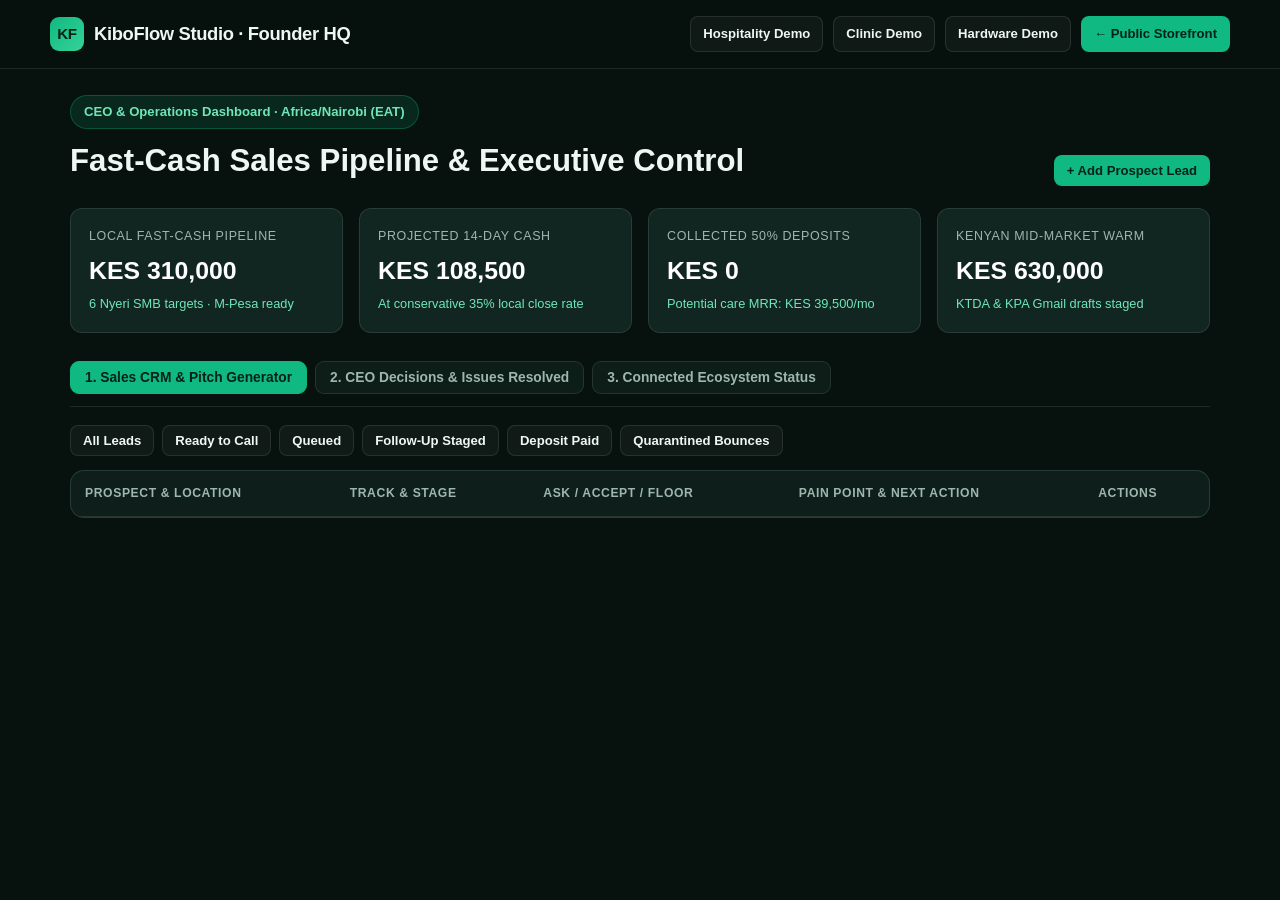
==== kiboflow/web/ops.html @ ea9e7430 "Launch KiboFlow Studio: storefront, live client demos, CRM HQ & GitHub Pages exporter Co-authored-by" ====
<!DOCTYPE html>
<html lang="en">
<head>
  <meta charset="UTF-8" />
  <meta name="viewport" content="width=device-width, initial-scale=1.0" />
  <title>Founder Command Center — KiboFlow Studio</title>
  <link rel="stylesheet" href="./styles.css" />
</head>
<body>
  <header class="navbar">
    <div class="container nav-inner">
      <a href="./" class="brand">
        <span class="brand-mark">KF</span>
        <span>KiboFlow Studio · Founder HQ</span>
      </a>
      <div class="nav-actions">
        <a href="./demos/hospitality" class="btn btn-outline btn-sm">Hospitality Demo</a>
        <a href="./demos/clinic" class="btn btn-outline btn-sm">Clinic Demo</a>
        <a href="./demos/hardware" class="btn btn-outline btn-sm">Hardware Demo</a>
        <a href="./" class="btn btn-primary btn-sm">← Public Storefront</a>
      </div>
    </div>
  </header>

  <main class="container" style="padding-top:26px; padding-bottom:64px;">
    <div style="display:flex; justify-content:space-between; align-items:flex-end; gap:16px; flex-wrap:wrap;">
      <div>
        <div class="eyebrow" style="margin-bottom:8px;">CEO &amp; Operations Dashboard · Africa/Nairobi (EAT)</div>
        <h1 style="margin:0; font-size:1.95rem;">Fast-Cash Sales Pipeline &amp; Executive Control</h1>
      </div>
      <button type="button" id="open-new-lead-btn" class="btn btn-primary btn-sm">+ Add Prospect Lead</button>
    </div>

    <section class="kpi-grid">
      <div class="kpi-card">
        <span class="label">Local Fast-Cash Pipeline</span>
        <strong class="val" id="kpi-local-pipe">KES 310,000</strong>
        <small id="kpi-ready-count">6 Nyeri SMB targets · M-Pesa ready</small>
      </div>
      <div class="kpi-card">
        <span class="label">Projected 14-Day Cash</span>
        <strong class="val" id="kpi-proj-cash">KES 108,500</strong>
        <small>At conservative 35% local close rate</small>
      </div>
      <div class="kpi-card">
        <span class="label">Collected 50% Deposits</span>
        <strong class="val" id="kpi-collected">KES 0</strong>
        <small id="kpi-mrr">Potential care MRR: KES 39,500/mo</small>
      </div>
      <div class="kpi-card">
        <span class="label">Kenyan Mid-Market Warm</span>
        <strong class="val" id="kpi-mid-pipe">KES 630,000</strong>
        <small>KTDA &amp; KPA Gmail drafts staged</small>
      </div>
    </section>

    <div class="tabs" role="tablist">
      <button type="button" class="tab-btn active" data-tab="tab-crm">1. Sales CRM &amp; Pitch Generator</button>
      <button type="button" class="tab-btn" data-tab="tab-decisions">2. CEO Decisions &amp; Issues Resolved</button>
      <button type="button" class="tab-btn" data-tab="tab-systems">3. Connected Ecosystem Status</button>
    </div>

    <!-- TAB 1: CRM -->
    <section id="tab-crm">
      <div style="display:flex; gap:8px; flex-wrap:wrap; margin-bottom:14px;">
        <button type="button" class="btn btn-outline btn-sm stage-filter active" data-stage="All">All Leads</button>
        <button type="button" class="btn btn-outline btn-sm stage-filter" data-stage="Ready to Call">Ready to Call</button>
        <button type="button" class="btn btn-outline btn-sm stage-filter" data-stage="Queued">Queued</button>
        <button type="button" class="btn btn-outline btn-sm stage-filter" data-stage="Follow-Up Staged">Follow-Up Staged</button>
        <button type="button" class="btn btn-outline btn-sm stage-filter" data-stage="Deposit Paid">Deposit Paid</button>
        <button type="button" class="btn btn-outline btn-sm stage-filter" data-stage="Paused - Bounced">Quarantined Bounces</button>
      </div>

      <div class="table-wrap">
        <table class="crm-table">
          <thead>
            <tr>
              <th>Prospect &amp; Location</th>
              <th>Track &amp; Stage</th>
              <th>Ask / Accept / Floor</th>
              <th>Pain Point &amp; Next Action</th>
              <th>Actions</th>
            </tr>
          </thead>
          <tbody id="crm-tbody"></tbody>
        </table>
      </div>
    </section>

    <!-- TAB 2: CEO DECISIONS -->
    <section id="tab-decisions" style="display:none;">
      <div id="decisions-list" style="display:grid; gap:16px;"></div>
    </section>

    <!-- TAB 3: CONNECTED SYSTEMS -->
    <section id="tab-systems" style="display:none;">
      <div class="grid-2">
        <div class="card">
          <div>
            <span class="badge">Gmail (mmunene695@gmail.com)</span>
            <h3 style="margin:0 0 8px;">CRM Labels, Bounce Quarantine &amp; Staged Drafts</h3>
            <ul class="check-list">
              <li>Created <code>KiboFlow/1-Hot-Local-Leads</code>, <code>KiboFlow/2-MidMarket-Sent</code>, <code>KiboFlow/3-Bounced-Stop</code>, and <code>KiboFlow/4-Infra-Alerts</code>.</li>
              <li>Quarantined bounced foreign threads (Dashen Bank, Tunisair, Cosumar) to protect primary sender reputation.</li>
              <li>Staged ready-to-review Drafts for KTDA, KPA (with <code>kpa-concept</code> link), Le Pristine Hotel quote, and Executive Briefing.</li>
            </ul>
          </div>
        </div>
        <div class="card">
          <div>
            <span class="badge">Google Calendar (Africa/Nairobi · EAT)</span>
            <h3 style="margin:0 0 8px;">Dedicated Operations &amp; Sales Sprint Calendar</h3>
            <ul class="check-list">
              <li>Fixed UTC mismatch by creating dedicated <code>KiboFlow Studio — Operations &amp; Sales</code> calendar in <code>Africa/Nairobi</code> (UTC+3).</li>
              <li>Scheduled Power Dial blocks, Nyeri Town walk-in blitz, 24-hour follow-up reminders, Friday M-Pesa deposit close, and next week's build blocks.</li>
            </ul>
          </div>
        </div>
        <div class="card">
          <div>
            <span class="badge">Google Drive HQ</span>
            <h3 style="margin:0 0 8px;">Structured Company Vault &amp; Legal Templates</h3>
            <ul class="check-list">
              <li>Provisioned <code>KiboFlow Studio — Company HQ</code> with 4 departmental subfolders.</li>
              <li>Uploaded native Google Docs &amp; Sheets: Master Business Plan, Active Pipeline CRM Sheet, Phone &amp; WhatsApp Playbook, Client Proposal Template, Master Service Agreement (50% deposit protection), and Invoice Ledger.</li>
            </ul>
          </div>
        </div>
        <div class="card">
          <div>
            <span class="badge">GitHub &amp; Zero-Cost Hosting</span>
            <h3 style="margin:0 0 8px;">Netlify Credit Exhaustion Mitigation</h3>
            <ul class="check-list">
              <li>Detected Nov 10 Netlify alert: production deploys paused and only 30 operational credits left before site suspension.</li>
              <li>Built self-contained industry demos + <code>python -m kiboflow --export-static</code> + GitHub Pages workflow (<code>.github/workflows/deploy-pages.yml</code>) for unlimited $0 hosting.</li>
            </ul>
          </div>
        </div>
      </div>
    </section>
  </main>

  <!-- PITCH & INVOICE MODAL -->
  <div class="modal-backdrop" id="pitch-modal">
    <div class="modal">
      <div style="display:flex; justify-content:space-between; align-items:center; margin-bottom:14px;">
        <h3 style="margin:0;" id="modal-lead-title">Pitch &amp; 50% Deposit Invoice</h3>
        <button type="button" class="btn btn-outline btn-sm" id="close-pitch-modal">Close ✕</button>
      </div>

      <label style="font-size:0.8rem; font-weight:700; color:#6ee7b7; display:block; margin-bottom:4px;">1. 20-Second Phone Opener</label>
      <div class="code-box" id="modal-call-script"></div>

      <label style="font-size:0.8rem; font-weight:700; color:#6ee7b7; display:block; margin-bottom:4px;">2. 60-Second WhatsApp Link Drop</label>
      <div class="code-box" id="modal-wa-script"></div>
      <div style="display:flex; gap:10px; flex-wrap:wrap; margin-bottom:14px;">
        <button type="button" class="btn btn-primary btn-sm" id="copy-wa-btn">Copy WhatsApp Message</button>
        <a href="#" target="_blank" rel="noopener" class="btn btn-amber btn-sm" id="open-wa-direct">Open in WhatsApp →</a>
      </div>

      <label style="font-size:0.8rem; font-weight:700; color:#fcd34d; display:block; margin-bottom:4px;">3. Floor &amp; Scope Protection Rule</label>
      <div class="code-box" id="modal-floor-rule"></div>

      <div id="printable-invoice" style="background:#ffffff; color:#0f211b; border-radius:12px; padding:18px; margin-top:14px;">
        <div style="display:flex; justify-content:space-between; border-bottom:2px solid #10b981; padding-bottom:10px; margin-bottom:12px;">
          <div>
            <strong style="font-size:1.15rem;">KIBOFLOW STUDIO</strong><br />
            <span style="font-size:0.8rem; color:#4b635b;">Mark Munene · Nyeri Town, Kenya · +254 729 213641</span>
          </div>
          <div style="text-align:right; font-size:0.82rem;">
            <strong id="inv-number">INVOICE #KF-2026-101</strong><br />
            <span id="inv-valid">Price Lock Until Friday</span>
          </div>
        </div>
        <div style="font-size:0.88rem; margin-bottom:12px;">
          <strong>Bill To:</strong> <span id="inv-client"></span><br />
          <strong>Package:</strong> <span id="inv-pkg"></span>
        </div>
        <table style="width:100%; border-collapse:collapse; font-size:0.86rem; margin-bottom:12px;">
          <tr style="background:#f1f5f9;">
            <th style="padding:8px; text-align:left;">Milestone</th>
            <th style="padding:8px; text-align:right;">Amount (KES)</th>
          </tr>
          <tr>
            <td style="padding:8px; border-bottom:1px solid #e2e8f0;">50% Booking Deposit (Locks 7-Day Build Slot)</td>
            <td style="padding:8px; border-bottom:1px solid #e2e8f0; text-align:right; font-weight:700;" id="inv-deposit"></td>
          </tr>
          <tr>
            <td style="padding:8px; border-bottom:1px solid #e2e8f0;">50% Launch Balance (Upon Live Mobile Sign-Off)</td>
            <td style="padding:8px; border-bottom:1px solid #e2e8f0; text-align:right;" id="inv-balance"></td>
          </tr>
          <tr>
            <td style="padding:8px; font-weight:800;">Total Fixed Project Investment</td>
            <td style="padding:8px; text-align:right; font-weight:800;" id="inv-total"></td>
          </tr>
        </table>
        <div style="font-size:0.8rem; color:#334155;">
          <strong>M-Pesa Payment Details:</strong> Send 50% deposit to <strong>0729 213641 (Mark Munene)</strong>. Optional Monthly Care &amp; WhatsApp Automation Plan: <span id="inv-retainer"></span>/mo after launch.
        </div>
      </div>

      <div style="margin-top:14px; display:flex; justify-content:flex-end;">
        <button type="button" class="btn btn-outline btn-sm" onclick="window.print()">Print / Save Invoice PDF</button>
      </div>
    </div>
  </div>

  <!-- ADD LEAD MODAL -->
  <div class="modal-backdrop" id="new-lead-modal">
    <div class="modal" style="max-width:520px;">
      <div style="display:flex; justify-content:space-between; align-items:center; margin-bottom:14px;">
        <h3 style="margin:0;">Add New Sales Lead</h3>
        <button type="button" class="btn btn-outline btn-sm" id="close-new-lead-modal">Close ✕</button>
      </div>
      <form id="new-lead-form">
        <div class="field">
          <label>Company Name *</label>
          <input type="text" id="nl-company" required placeholder="e.g. White Rhino Hotel" />
        </div>
        <div class="field">
          <label>Contact Person</label>
          <input type="text" id="nl-contact" placeholder="Owner / Manager" />
        </div>
        <div class="field">
          <label>Phone / WhatsApp</label>
          <input type="text" id="nl-phone" placeholder="+254 7XX XXX XXX" />
        </div>
        <div class="field">
          <label>Location &amp; Sector</label>
          <input type="text" id="nl-sector" placeholder="Nyeri · Hospitality" />
        </div>
        <div class="field">
          <label>Ask Price (KES)</label>
          <input type="number" id="nl-ask" value="55000" min="15000" step="1000" />
        </div>
        <div class="field">
          <label>Key Pain Point</label>
          <input type="text" id="nl-pain" placeholder="No mobile booking link or slow legacy site" />
        </div>
        <button type="submit" class="btn btn-primary" style="width:100%;">Save Lead to Pipeline</button>
      </form>
    </div>
  </div>

  <script src="./ops.js"></script>
</body>
</html>
---- kiboflow/web/styles.css ----
:root {
  --bg: #07110e;
  --bg-elevated: #0d1d18;
  --bg-card: #112620;
  --surface-light: #f7faf8;
  --card-light: #ffffff;
  --text: #eef7f3;
  --text-muted: #9eb7ad;
  --text-dark: #0f211b;
  --text-dark-muted: #4b635b;
  --accent: #10b981;
  --accent-hover: #059669;
  --accent-soft: rgba(16, 185, 129, 0.14);
  --amber: #f59e0b;
  --amber-soft: rgba(245, 158, 11, 0.16);
  --danger: #ef4444;
  --danger-soft: rgba(239, 68, 68, 0.15);
  --blue: #3b82f6;
  --blue-soft: rgba(59, 130, 246, 0.15);
  --border: rgba(255, 255, 255, 0.1);
  --border-light: #dce6e2;
  --radius: 14px;
  --shadow: 0 18px 40px rgba(0, 0, 0, 0.25);
}

*, *::before, *::after {
  box-sizing: border-box;
}

html, body {
  margin: 0;
  padding: 0;
  overflow-x: hidden;
  font-family: -apple-system, BlinkMacSystemFont, "Segoe UI", Inter, Roboto, sans-serif;
  background: var(--bg);
  color: var(--text);
  line-height: 1.55;
}

a {
  color: inherit;
  text-decoration: none;
}

.container {
  width: 100%;
  max-width: 1180px;
  margin: 0 auto;
  padding: 0 20px;
}

/* Top Navbar */
.navbar {
  position: sticky;
  top: 0;
  z-index: 50;
  background: rgba(7, 17, 14, 0.9);
  backdrop-filter: blur(12px);
  border-bottom: 1px solid var(--border);
}

.nav-inner {
  display: flex;
  align-items: center;
  justify-content: space-between;
  gap: 14px;
  min-height: 68px;
  flex-wrap: wrap;
  padding: 10px 0;
}

.brand {
  display: flex;
  align-items: center;
  gap: 10px;
  font-weight: 800;
  font-size: 1.15rem;
  letter-spacing: -0.02em;
}

.brand-mark {
  width: 34px;
  height: 34px;
  border-radius: 9px;
  background: linear-gradient(135deg, var(--accent), #34d399);
  color: #042217;
  display: inline-flex;
  align-items: center;
  justify-content: center;
  font-weight: 900;
  font-size: 0.95rem;
}

.nav-links {
  display: flex;
  align-items: center;
  gap: 18px;
  flex-wrap: wrap;
  font-size: 0.92rem;
  color: var(--text-muted);
}

.nav-links a:hover {
  color: #ffffff;
}

.nav-actions {
  display: flex;
  align-items: center;
  gap: 10px;
  flex-wrap: wrap;
}

.currency-toggle {
  display: inline-flex;
  background: var(--bg-card);
  border: 1px solid var(--border);
  border-radius: 999px;
  padding: 3px;
}

.currency-toggle button {
  background: transparent;
  border: 0;
  color: var(--text-muted);
  padding: 5px 11px;
  border-radius: 999px;
  font-size: 0.8rem;
  font-weight: 700;
  cursor: pointer;
}

.currency-toggle button.active {
  background: var(--accent);
  color: #042217;
}

/* Buttons */
.btn {
  display: inline-flex;
  align-items: center;
  justify-content: center;
  gap: 8px;
  padding: 11px 18px;
  border-radius: 10px;
  font-weight: 700;
  font-size: 0.92rem;
  border: 1px solid transparent;
  cursor: pointer;
  transition: transform 0.12s ease, background 0.15s ease;
}

.btn:hover {
  transform: translateY(-1px);
}

.btn-primary {
  background: var(--accent);
  color: #042217;
}

.btn-primary:hover {
  background: #34d399;
}

.btn-outline {
  background: rgba(255, 255, 255, 0.04);
  border-color: var(--border);
  color: var(--text);
}

.btn-outline:hover {
  background: rgba(255, 255, 255, 0.1);
}

.btn-amber {
  background: var(--amber);
  color: #1f1300;
}

.btn-sm {
  padding: 7px 12px;
  font-size: 0.82rem;
  border-radius: 8px;
}

/* Hero */
.hero {
  padding: 68px 0 56px;
  background:
    radial-gradient(circle at 80% 15%, rgba(16, 185, 129, 0.18), transparent 42%),
    radial-gradient(circle at 15% 75%, rgba(245, 158, 11, 0.1), transparent 38%);
}

.hero-grid {
  display: grid;
  grid-template-columns: 1.2fr 0.8fr;
  gap: 34px;
  align-items: center;
}

.eyebrow {
  display: inline-flex;
  align-items: center;
  gap: 8px;
  padding: 6px 13px;
  border-radius: 999px;
  background: var(--accent-soft);
  color: #6ee7b7;
  font-size: 0.82rem;
  font-weight: 700;
  margin-bottom: 16px;
  border: 1px solid rgba(16, 185, 129, 0.3);
}

.hero h1 {
  font-size: clamp(2rem, 4.2vw, 3.35rem);
  line-height: 1.1;
  margin: 0 0 18px;
  letter-spacing: -0.03em;
}

.hero p.lead {
  font-size: 1.08rem;
  color: var(--text-muted);
  margin: 0 0 26px;
  max-width: 620px;
}

.hero-ctas {
  display: flex;
  gap: 12px;
  flex-wrap: wrap;
  margin-bottom: 26px;
}

.trust-strip {
  display: grid;
  grid-template-columns: repeat(3, minmax(0, 1fr));
  gap: 14px;
  padding-top: 18px;
  border-top: 1px solid var(--border);
}

.trust-stat strong {
  display: block;
  font-size: 1.3rem;
  color: #ffffff;
}

.trust-stat span {
  font-size: 0.82rem;
  color: var(--text-muted);
}

/* Phone Preview Card */
.hero-card {
  background: var(--bg-card);
  border: 1px solid var(--border);
  border-radius: 18px;
  padding: 22px;
  box-shadow: var(--shadow);
}

.hero-card-header {
  display: flex;
  justify-content: space-between;
  align-items: center;
  margin-bottom: 14px;
  font-size: 0.82rem;
  color: var(--text-muted);
}

.status-dot {
  display: inline-flex;
  align-items: center;
  gap: 6px;
  color: #6ee7b7;
  font-weight: 700;
}

.status-dot::before {
  content: "";
  width: 8px;
  height: 8px;
  border-radius: 50%;
  background: var(--accent);
}

/* Sections */
.section {
  padding: 64px 0;
}

.section-light {
  background: var(--surface-light);
  color: var(--text-dark);
}

.section-header {
  max-width: 700px;
  margin-bottom: 36px;
}

.section-header h2 {
  font-size: clamp(1.6rem, 3vw, 2.3rem);
  margin: 0 0 10px;
  letter-spacing: -0.02em;
}

.section-header p {
  margin: 0;
  color: var(--text-muted);
}

.section-light .section-header p {
  color: var(--text-dark-muted);
}

/* Cards & Grids */
.grid-3 {
  display: grid;
  grid-template-columns: repeat(3, minmax(0, 1fr));
  gap: 22px;
}

.grid-2 {
  display: grid;
  grid-template-columns: repeat(2, minmax(0, 1fr));
  gap: 26px;
}

.card {
  background: var(--bg-card);
  border: 1px solid var(--border);
  border-radius: var(--radius);
  padding: 24px;
  display: flex;
  flex-direction: column;
  justify-content: space-between;
}

.section-light .card {
  background: var(--card-light);
  border-color: var(--border-light);
  color: var(--text-dark);
  box-shadow: 0 8px 24px rgba(15, 33, 27, 0.06);
}

.badge {
  display: inline-block;
  padding: 4px 10px;
  border-radius: 999px;
  font-size: 0.75rem;
  font-weight: 700;
  background: var(--accent-soft);
  color: #6ee7b7;
  margin-bottom: 12px;
}

.section-light .badge {
  background: #d1fae5;
  color: #065f46;
}

.price-big {
  font-size: 2rem;
  font-weight: 800;
  margin: 10px 0 4px;
  letter-spacing: -0.03em;
}

.price-sub {
  font-size: 0.85rem;
  color: var(--text-muted);
  margin-bottom: 16px;
}

.section-light .price-sub {
  color: var(--text-dark-muted);
}

.check-list {
  list-style: none;
  padding: 0;
  margin: 0 0 22px;
}

.check-list li {
  position: relative;
  padding-left: 24px;
  margin-bottom: 10px;
  font-size: 0.92rem;
}

.check-list li::before {
  content: "✓";
  position: absolute;
  left: 0;
  top: 0;
  color: var(--accent);
  font-weight: 900;
}

/* Forms & Inputs */
.field {
  margin-bottom: 14px;
}

.field label {
  display: block;
  font-size: 0.84rem;
  font-weight: 600;
  margin-bottom: 6px;
}

.field input,
.field select,
.field textarea {
  width: 100%;
  padding: 10px 12px;
  border-radius: 9px;
  border: 1px solid var(--border);
  background: rgba(0, 0, 0, 0.28);
  color: var(--text);
  font-size: 0.94rem;
  font-family: inherit;
}

.section-light .field input,
.section-light .field select,
.section-light .field textarea {
  background: #ffffff;
  border-color: #cbd5e1;
  color: var(--text-dark);
}

.roi-result-box {
  background: linear-gradient(145deg, #09221b, #10352a);
  color: var(--text);
  border-radius: var(--radius);
  padding: 24px;
  border: 1px solid rgba(16, 185, 129, 0.35);
}

.roi-highlight {
  font-size: 2.3rem;
  font-weight: 900;
  color: #6ee7b7;
  margin: 6px 0;
}

/* Ops Dashboard Styles */
.kpi-grid {
  display: grid;
  grid-template-columns: repeat(4, minmax(0, 1fr));
  gap: 16px;
  margin: 22px 0 28px;
}

.kpi-card {
  background: var(--bg-card);
  border: 1px solid var(--border);
  border-radius: 12px;
  padding: 18px;
}

.kpi-card span.label {
  display: block;
  font-size: 0.78rem;
  text-transform: uppercase;
  letter-spacing: 0.05em;
  color: var(--text-muted);
}

.kpi-card strong.val {
  display: block;
  font-size: 1.55rem;
  margin-top: 6px;
  color: #ffffff;
}

.kpi-card small {
  display: block;
  margin-top: 4px;
  font-size: 0.8rem;
  color: #6ee7b7;
}

.tabs {
  display: flex;
  gap: 8px;
  flex-wrap: wrap;
  margin-bottom: 18px;
  border-bottom: 1px solid var(--border);
  padding-bottom: 12px;
}

.tab-btn {
  background: var(--bg-elevated);
  border: 1px solid var(--border);
  color: var(--text-muted);
  padding: 8px 14px;
  border-radius: 9px;
  font-weight: 700;
  font-size: 0.86rem;
  cursor: pointer;
}

.tab-btn.active {
  background: var(--accent);
  color: #042217;
  border-color: var(--accent);
}

.table-wrap {
  width: 100%;
  overflow-x: auto;
  background: var(--bg-card);
  border: 1px solid var(--border);
  border-radius: var(--radius);
}

table.crm-table {
  width: 100%;
  border-collapse: collapse;
  font-size: 0.88rem;
}

table.crm-table th,
table.crm-table td {
  padding: 13px 14px;
  text-align: left;
  border-bottom: 1px solid var(--border);
  vertical-align: top;
}

table.crm-table th {
  font-size: 0.76rem;
  text-transform: uppercase;
  letter-spacing: 0.05em;
  color: var(--text-muted);
  background: rgba(0, 0, 0, 0.2);
}

.pill {
  display: inline-block;
  padding: 3px 9px;
  border-radius: 999px;
  font-size: 0.75rem;
  font-weight: 700;
}

.pill-green { background: var(--accent-soft); color: #6ee7b7; }
.pill-amber { background: var(--amber-soft); color: #fcd34d; }
.pill-blue { background: var(--blue-soft); color: #93c5fd; }
.pill-red { background: var(--danger-soft); color: #fca5a5; }

/* Modal */
.modal-backdrop {
  position: fixed;
  inset: 0;
  background: rgba(0, 0, 0, 0.75);
  display: none;
  align-items: center;
  justify-content: center;
  padding: 18px;
  z-index: 100;
}

.modal-backdrop.open {
  display: flex;
}

.modal {
  width: 100%;
  max-width: 720px;
  max-height: 90vh;
  overflow-y: auto;
  background: var(--bg-elevated);
  border: 1px solid var(--border);
  border-radius: 16px;
  padding: 24px;
  box-shadow: var(--shadow);
}

.code-box {
  background: #050c0a;
  border: 1px solid var(--border);
  border-radius: 10px;
  padding: 12px 14px;
  font-family: ui-monospace, SFMono-Regular, Menlo, Consolas, monospace;
  font-size: 0.84rem;
  white-space: pre-wrap;
  color: #d1fae5;
  margin-bottom: 12px;
}

.footer {
  padding: 38px 0;
  border-top: 1px solid var(--border);
  color: var(--text-muted);
  font-size: 0.88rem;
}

@media (max-width: 900px) {
  .hero-grid,
  .grid-3,
  .grid-2,
  .kpi-grid {
    grid-template-columns: 1fr;
  }
  .trust-strip {
    grid-template-columns: 1fr;
  }
}

@media print {
  body * { visibility: hidden; }
  #printable-invoice, #printable-invoice * { visibility: visible; }
  #printable-invoice {
    position: absolute;
    left: 0;
    top: 0;
    width: 100%;
    background: #ffffff;
    color: #000000;
    padding: 24px;
  }
}
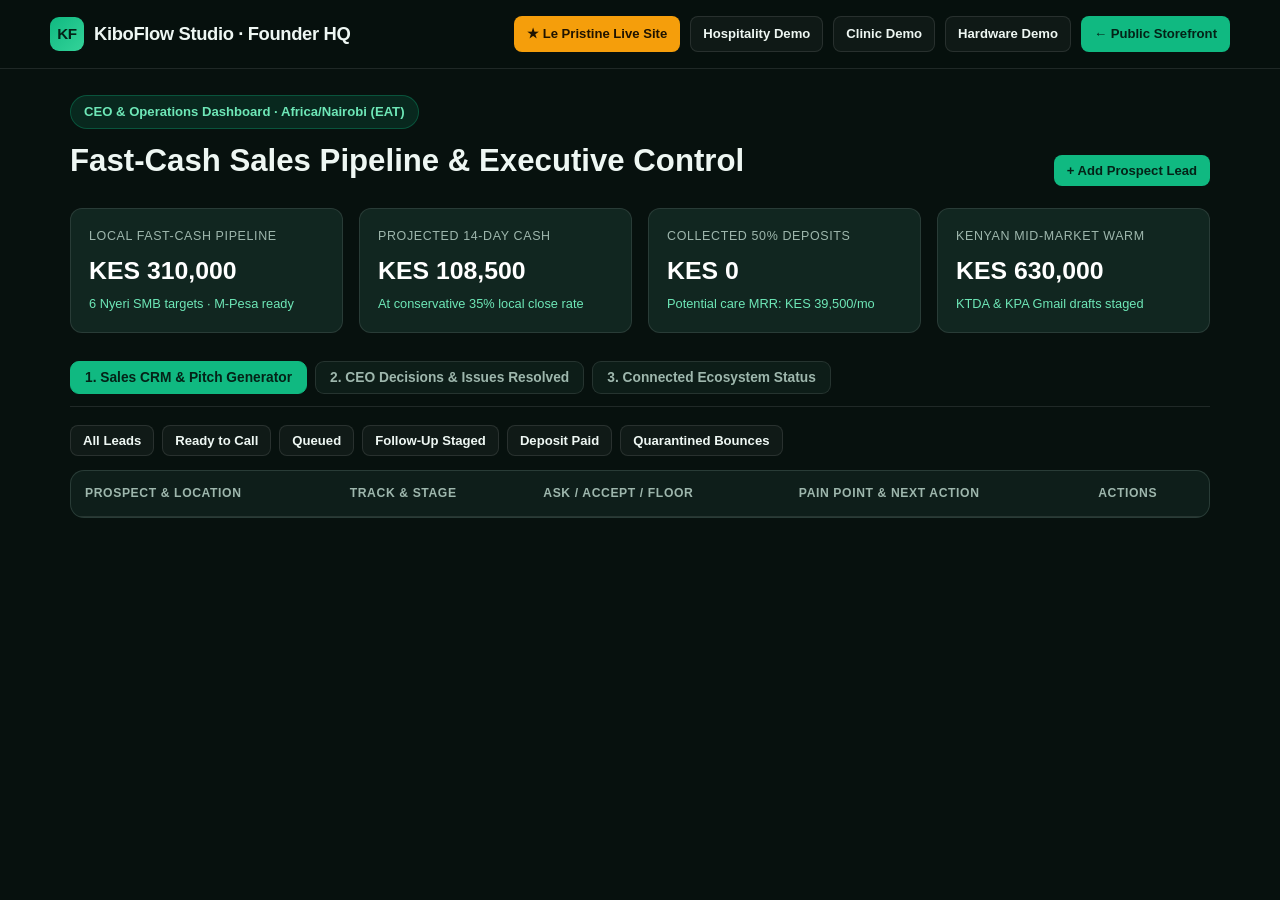
==== commit 902739f5: "Add bespoke Le Pristine Hotel mobile website (/le-pristine) and Pages deploy Co-authored-by: arena-a" ====
--- a/kiboflow/web/ops.html
+++ b/kiboflow/web/ops.html
@@ -14,6 +14,7 @@
         <span>KiboFlow Studio · Founder HQ</span>
       </a>
       <div class="nav-actions">
+        <a href="./le-pristine" class="btn btn-amber btn-sm">★ Le Pristine Live Site</a>
         <a href="./demos/hospitality" class="btn btn-outline btn-sm">Hospitality Demo</a>
         <a href="./demos/clinic" class="btn btn-outline btn-sm">Clinic Demo</a>
         <a href="./demos/hardware" class="btn btn-outline btn-sm">Hardware Demo</a>
